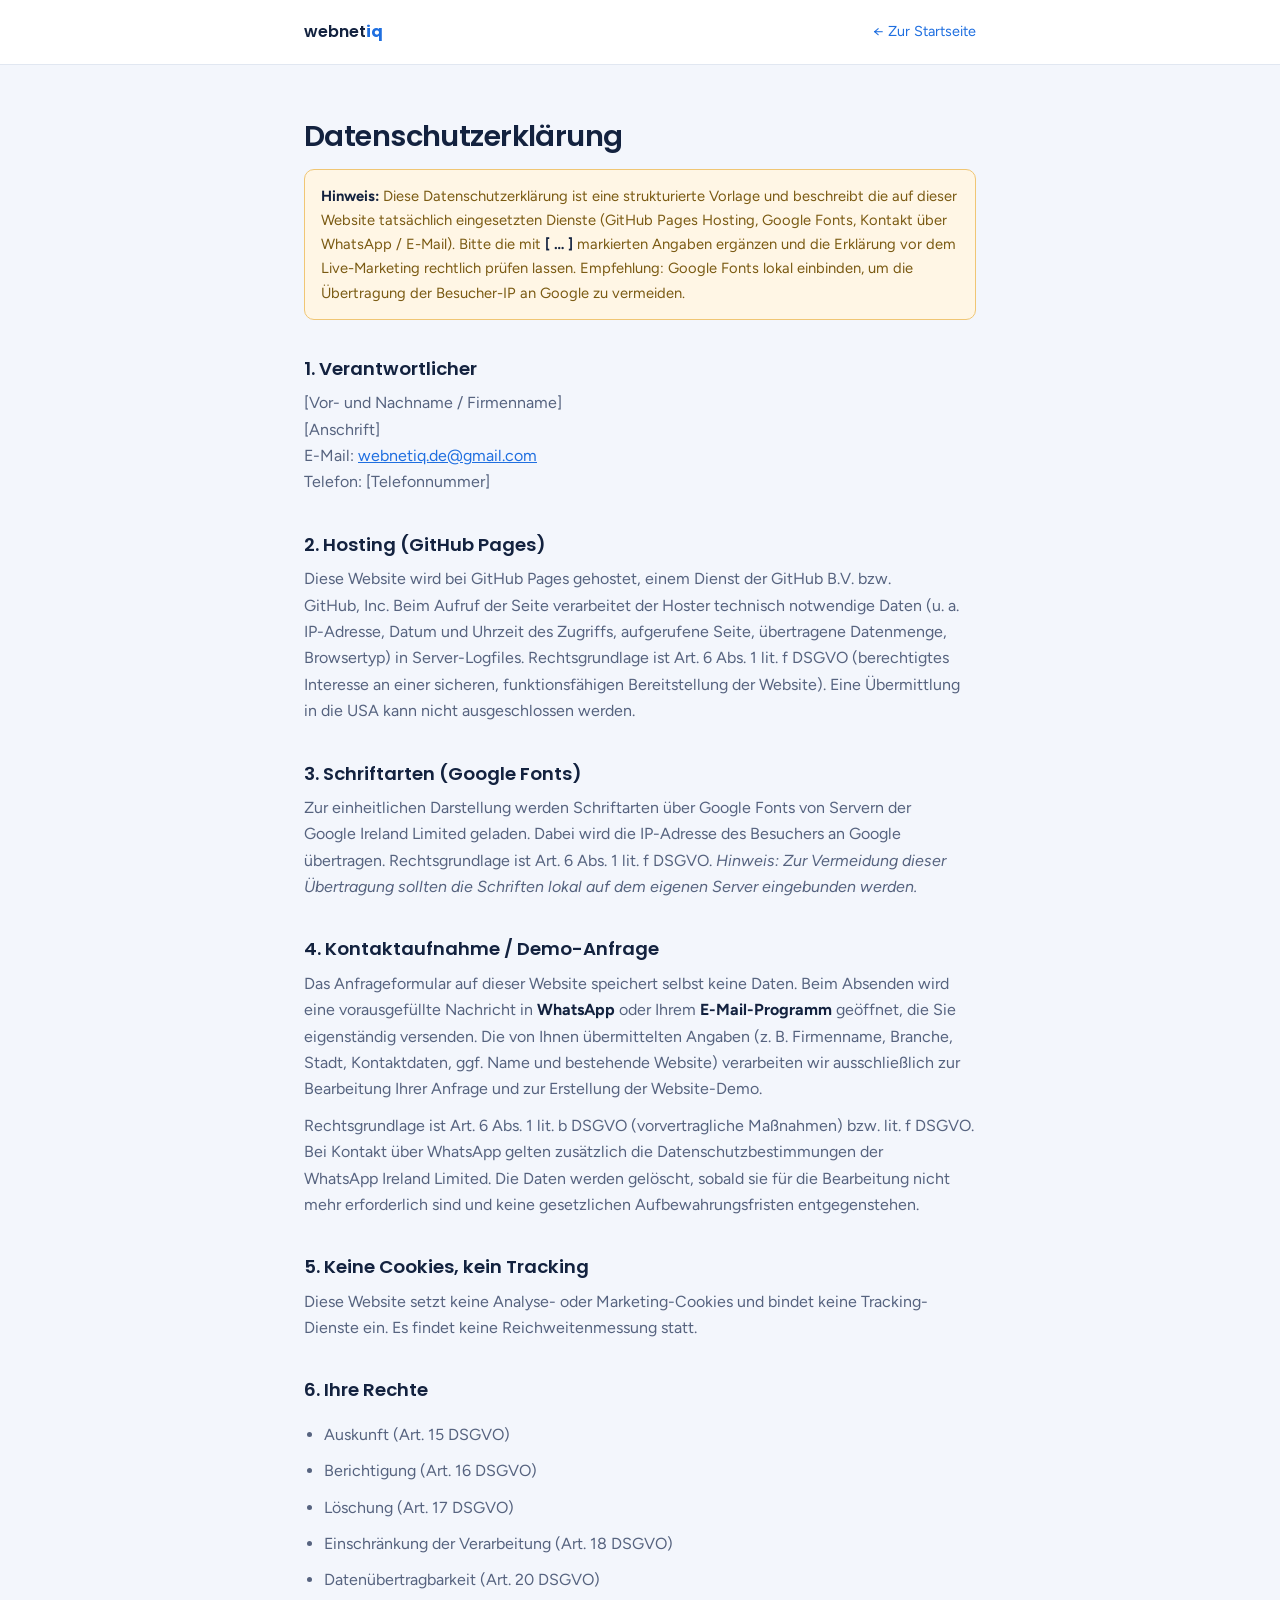
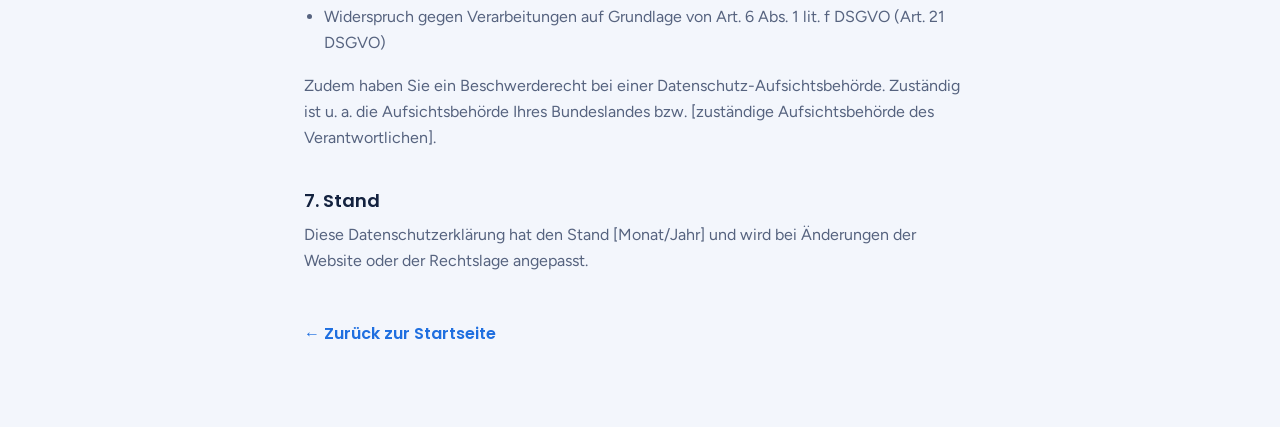
==== datenschutz.html @ 2b57c85e "CRO-Ueberarbeitung: neue Positionierung, Hero, Problem-Cards, USP, Vorher/Nachher, FAQ, einheitliche" ====
<!DOCTYPE html>
<html lang="de">
<head>
<meta charset="utf-8" />
<meta name="viewport" content="width=device-width, initial-scale=1" />
<meta name="robots" content="noindex" />
<title>Datenschutzerklärung – webnetiq</title>
<link rel="icon" type="image/png" href="/favicon.png" />
<link rel="preconnect" href="https://fonts.googleapis.com" />
<link rel="preconnect" href="https://fonts.gstatic.com" crossorigin />
<link rel="stylesheet" href="https://fonts.googleapis.com/css2?family=Poppins:wght@500;600&family=Figtree:wght@400;500;600&display=swap" />
<style>
  :root{ --bg:#f3f6fc; --surface:#fff; --ink:#13223f; --muted:#56637f; --faint:#8592ac; --accent:#1f6fe0; --line:#e1e7f1; }
  @media (prefers-color-scheme:dark){ :root{ --bg:#0e1526; --surface:#17203a; --ink:#e8eefb; --muted:#9fb0cf; --faint:#77869f; --accent:#4c93f0; --line:#283351; } }
  *{ box-sizing:border-box; }
  body{ margin:0; background:var(--bg); color:var(--ink); font-family:"Figtree","Helvetica Neue",Arial,sans-serif; line-height:1.65; }
  .wrap{ max-width:720px; margin:0 auto; padding:0 24px; }
  header{ border-bottom:1px solid var(--line); background:var(--surface); }
  header .wrap{ display:flex; align-items:center; justify-content:space-between; height:64px; }
  .brand{ font-family:"Poppins",sans-serif; font-weight:600; text-decoration:none; color:var(--ink); }
  .brand b{ color:var(--accent); }
  a{ color:var(--accent); }
  main{ padding:48px 0 80px; }
  h1{ font-family:"Poppins",sans-serif; font-weight:600; font-size:1.8rem; letter-spacing:-0.02em; margin:0 0 8px; }
  h2{ font-family:"Poppins",sans-serif; font-weight:600; font-size:1.15rem; margin:34px 0 6px; }
  h3{ font-family:"Poppins",sans-serif; font-weight:600; font-size:1rem; margin:20px 0 4px; }
  p, li{ margin:0 0 10px; color:var(--muted); }
  ul{ padding-left:20px; }
  .todo{ background:#fff6e5; border:1px solid #f0c674; color:#7a5a12; border-radius:10px; padding:14px 16px; font-size:0.92rem; margin:0 0 28px; }
  @media (prefers-color-scheme:dark){ .todo{ background:#2c2410; border-color:#5c4a1e; color:#e6cd93; } }
  .back{ display:inline-block; margin-top:36px; font-family:"Poppins",sans-serif; font-weight:600; text-decoration:none; }
  strong{ color:var(--ink); }
</style>
</head>
<body>
<header>
  <div class="wrap"><a class="brand" href="/">webnet<b>iq</b></a><a href="/" style="text-decoration:none;font-size:0.9rem">← Zur Startseite</a></div>
</header>
<main>
  <div class="wrap">
    <h1>Datenschutzerklärung</h1>

    <div class="todo">
      <strong>Hinweis:</strong> Diese Datenschutzerklärung ist eine strukturierte Vorlage und beschreibt die auf dieser
      Website tatsächlich eingesetzten Dienste (GitHub Pages Hosting, Google&nbsp;Fonts, Kontakt über
      WhatsApp / E-Mail). Bitte die mit <strong>[ … ]</strong> markierten Angaben ergänzen und die Erklärung vor
      dem Live-Marketing rechtlich prüfen lassen. Empfehlung: Google&nbsp;Fonts lokal einbinden, um die Übertragung
      der Besucher-IP an Google zu vermeiden.
    </div>

    <h2>1. Verantwortlicher</h2>
    <p>
      [Vor- und Nachname / Firmenname]<br />
      [Anschrift]<br />
      E-Mail: <a href="mailto:webnetiq.de@gmail.com">webnetiq.de@gmail.com</a><br />
      Telefon: [Telefonnummer]
    </p>

    <h2>2. Hosting (GitHub Pages)</h2>
    <p>Diese Website wird bei GitHub Pages gehostet, einem Dienst der GitHub&nbsp;B.V. bzw. GitHub,&nbsp;Inc. Beim Aufruf der Seite verarbeitet der Hoster technisch notwendige Daten (u.&nbsp;a. IP-Adresse, Datum und Uhrzeit des Zugriffs, aufgerufene Seite, übertragene Datenmenge, Browsertyp) in Server-Logfiles. Rechtsgrundlage ist Art.&nbsp;6 Abs.&nbsp;1 lit.&nbsp;f DSGVO (berechtigtes Interesse an einer sicheren, funktionsfähigen Bereitstellung der Website). Eine Übermittlung in die USA kann nicht ausgeschlossen werden.</p>

    <h2>3. Schriftarten (Google Fonts)</h2>
    <p>Zur einheitlichen Darstellung werden Schriftarten über Google&nbsp;Fonts von Servern der Google&nbsp;Ireland&nbsp;Limited geladen. Dabei wird die IP-Adresse des Besuchers an Google übertragen. Rechtsgrundlage ist Art.&nbsp;6 Abs.&nbsp;1 lit.&nbsp;f DSGVO. <em>Hinweis: Zur Vermeidung dieser Übertragung sollten die Schriften lokal auf dem eigenen Server eingebunden werden.</em></p>

    <h2>4. Kontaktaufnahme / Demo-Anfrage</h2>
    <p>Das Anfrageformular auf dieser Website speichert selbst keine Daten. Beim Absenden wird eine vorausgefüllte Nachricht in <strong>WhatsApp</strong> oder Ihrem <strong>E-Mail-Programm</strong> geöffnet, die Sie eigenständig versenden. Die von Ihnen übermittelten Angaben (z.&nbsp;B. Firmenname, Branche, Stadt, Kontaktdaten, ggf. Name und bestehende Website) verarbeiten wir ausschließlich zur Bearbeitung Ihrer Anfrage und zur Erstellung der Website-Demo.</p>
    <p>Rechtsgrundlage ist Art.&nbsp;6 Abs.&nbsp;1 lit.&nbsp;b DSGVO (vorvertragliche Maßnahmen) bzw. lit.&nbsp;f DSGVO. Bei Kontakt über WhatsApp gelten zusätzlich die Datenschutzbestimmungen der WhatsApp&nbsp;Ireland&nbsp;Limited. Die Daten werden gelöscht, sobald sie für die Bearbeitung nicht mehr erforderlich sind und keine gesetzlichen Aufbewahrungsfristen entgegenstehen.</p>

    <h2>5. Keine Cookies, kein Tracking</h2>
    <p>Diese Website setzt keine Analyse- oder Marketing-Cookies und bindet keine Tracking-Dienste ein. Es findet keine Reichweitenmessung statt.</p>

    <h2>6. Ihre Rechte</h2>
    <ul>
      <li>Auskunft (Art.&nbsp;15 DSGVO)</li>
      <li>Berichtigung (Art.&nbsp;16 DSGVO)</li>
      <li>Löschung (Art.&nbsp;17 DSGVO)</li>
      <li>Einschränkung der Verarbeitung (Art.&nbsp;18 DSGVO)</li>
      <li>Datenübertragbarkeit (Art.&nbsp;20 DSGVO)</li>
      <li>Widerspruch gegen Verarbeitungen auf Grundlage von Art.&nbsp;6 Abs.&nbsp;1 lit.&nbsp;f DSGVO (Art.&nbsp;21 DSGVO)</li>
    </ul>
    <p>Zudem haben Sie ein Beschwerderecht bei einer Datenschutz-Aufsichtsbehörde. Zuständig ist u.&nbsp;a. die Aufsichtsbehörde Ihres Bundeslandes bzw. [zuständige Aufsichtsbehörde des Verantwortlichen].</p>

    <h2>7. Stand</h2>
    <p>Diese Datenschutzerklärung hat den Stand [Monat/Jahr] und wird bei Änderungen der Website oder der Rechtslage angepasst.</p>

    <a class="back" href="/">← Zurück zur Startseite</a>
  </div>
</main>
</body>
</html>
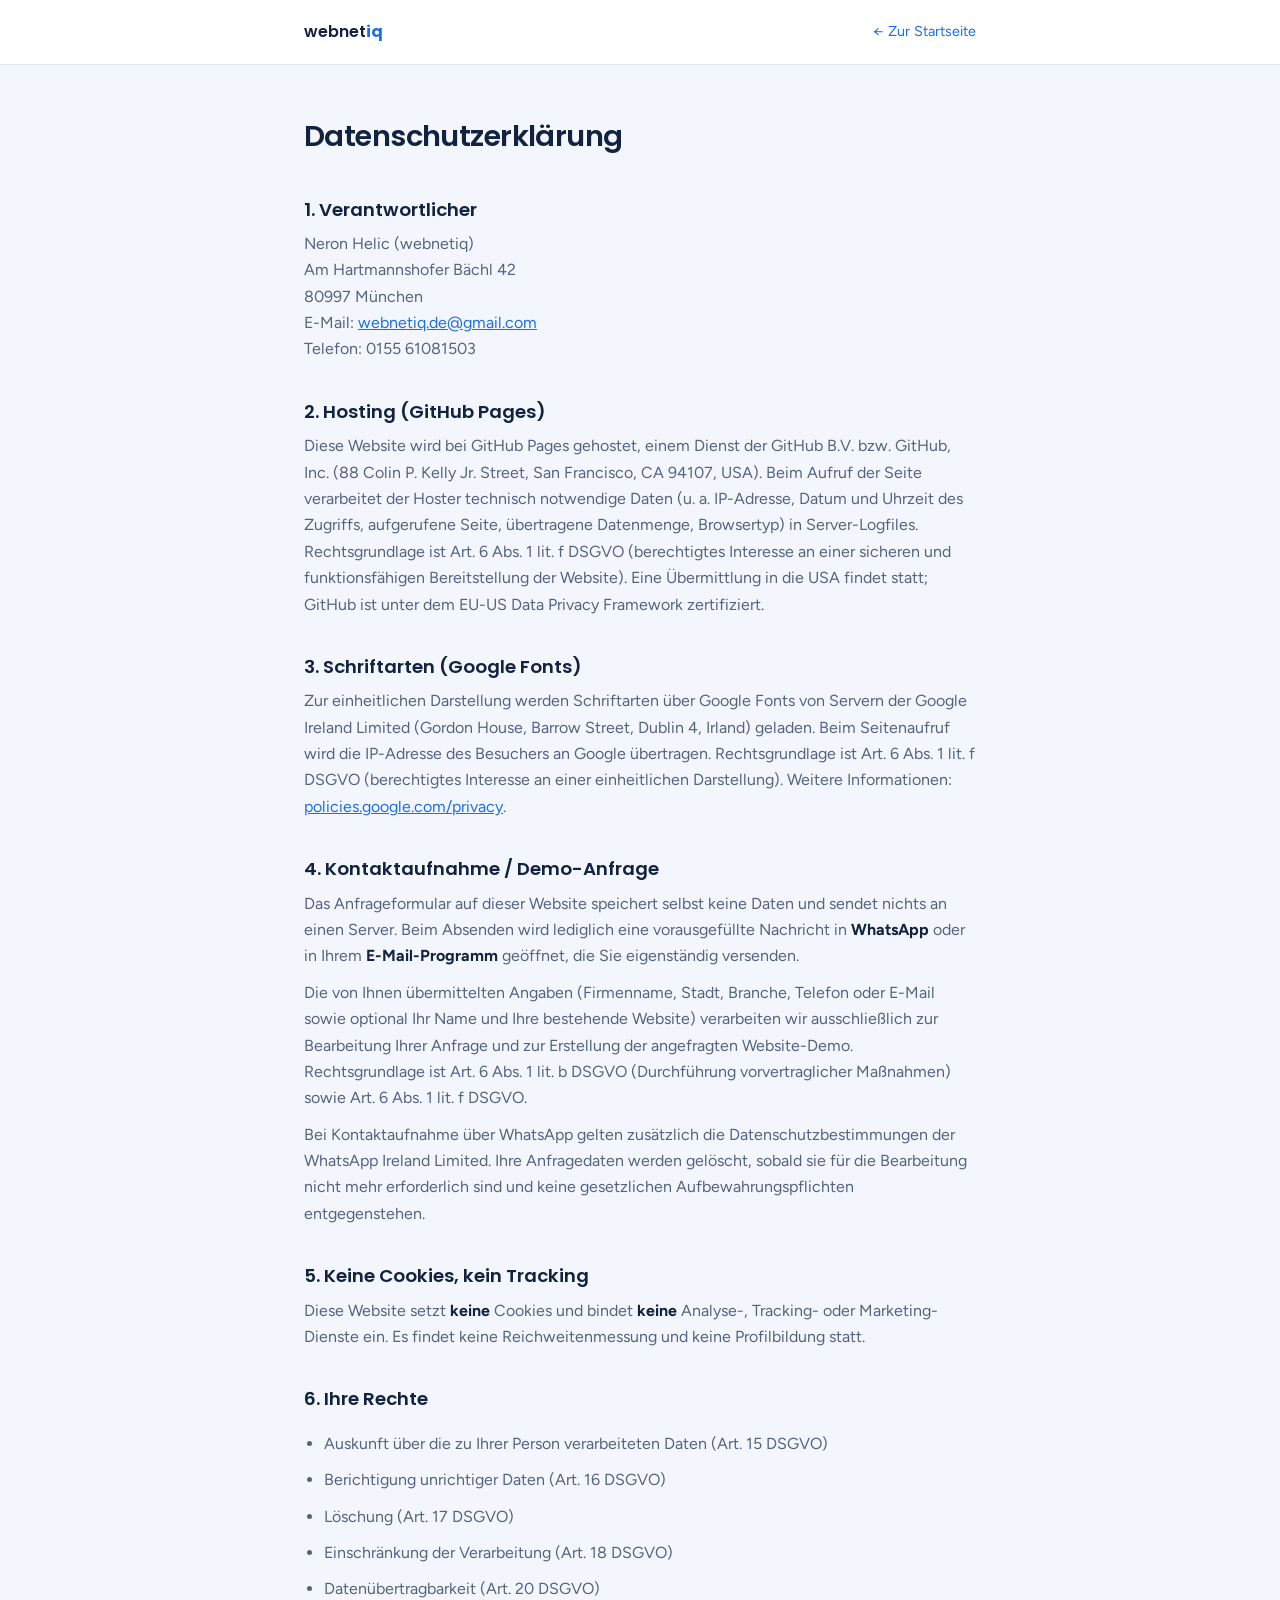
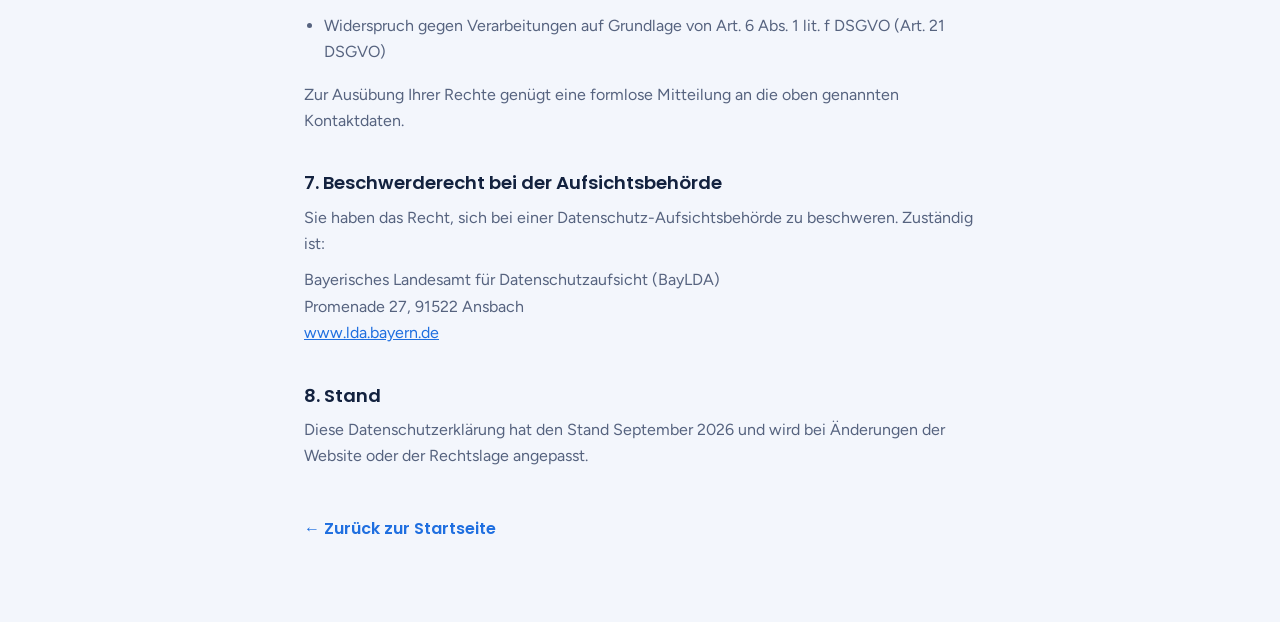
==== commit 7ba5612c: "Impressum und Datenschutz mit echten Angaben ausgefuellt Co-Authored-By: Claude Sonnet 5 <noreply@an" ====
--- a/datenschutz.html
+++ b/datenschutz.html
@@ -23,11 +23,8 @@
   main{ padding:48px 0 80px; }
   h1{ font-family:"Poppins",sans-serif; font-weight:600; font-size:1.8rem; letter-spacing:-0.02em; margin:0 0 8px; }
   h2{ font-family:"Poppins",sans-serif; font-weight:600; font-size:1.15rem; margin:34px 0 6px; }
-  h3{ font-family:"Poppins",sans-serif; font-weight:600; font-size:1rem; margin:20px 0 4px; }
   p, li{ margin:0 0 10px; color:var(--muted); }
   ul{ padding-left:20px; }
-  .todo{ background:#fff6e5; border:1px solid #f0c674; color:#7a5a12; border-radius:10px; padding:14px 16px; font-size:0.92rem; margin:0 0 28px; }
-  @media (prefers-color-scheme:dark){ .todo{ background:#2c2410; border-color:#5c4a1e; color:#e6cd93; } }
   .back{ display:inline-block; margin-top:36px; font-family:"Poppins",sans-serif; font-weight:600; text-decoration:none; }
   strong{ color:var(--ink); }
 </style>
@@ -40,48 +37,50 @@
   <div class="wrap">
     <h1>Datenschutzerklärung</h1>
 
-    <div class="todo">
-      <strong>Hinweis:</strong> Diese Datenschutzerklärung ist eine strukturierte Vorlage und beschreibt die auf dieser
-      Website tatsächlich eingesetzten Dienste (GitHub Pages Hosting, Google&nbsp;Fonts, Kontakt über
-      WhatsApp / E-Mail). Bitte die mit <strong>[ … ]</strong> markierten Angaben ergänzen und die Erklärung vor
-      dem Live-Marketing rechtlich prüfen lassen. Empfehlung: Google&nbsp;Fonts lokal einbinden, um die Übertragung
-      der Besucher-IP an Google zu vermeiden.
-    </div>
-
     <h2>1. Verantwortlicher</h2>
     <p>
-      [Vor- und Nachname / Firmenname]<br />
-      [Anschrift]<br />
+      Neron Helic (webnetiq)<br />
+      Am Hartmannshofer Bächl 42<br />
+      80997 München<br />
       E-Mail: <a href="mailto:webnetiq.de@gmail.com">webnetiq.de@gmail.com</a><br />
-      Telefon: [Telefonnummer]
+      Telefon: 0155 61081503
     </p>
 
     <h2>2. Hosting (GitHub Pages)</h2>
-    <p>Diese Website wird bei GitHub Pages gehostet, einem Dienst der GitHub&nbsp;B.V. bzw. GitHub,&nbsp;Inc. Beim Aufruf der Seite verarbeitet der Hoster technisch notwendige Daten (u.&nbsp;a. IP-Adresse, Datum und Uhrzeit des Zugriffs, aufgerufene Seite, übertragene Datenmenge, Browsertyp) in Server-Logfiles. Rechtsgrundlage ist Art.&nbsp;6 Abs.&nbsp;1 lit.&nbsp;f DSGVO (berechtigtes Interesse an einer sicheren, funktionsfähigen Bereitstellung der Website). Eine Übermittlung in die USA kann nicht ausgeschlossen werden.</p>
+    <p>Diese Website wird bei GitHub Pages gehostet, einem Dienst der GitHub B.V. bzw. GitHub, Inc. (88 Colin P. Kelly Jr. Street, San Francisco, CA 94107, USA). Beim Aufruf der Seite verarbeitet der Hoster technisch notwendige Daten (u.&nbsp;a. IP-Adresse, Datum und Uhrzeit des Zugriffs, aufgerufene Seite, übertragene Datenmenge, Browsertyp) in Server-Logfiles. Rechtsgrundlage ist Art.&nbsp;6 Abs.&nbsp;1 lit.&nbsp;f DSGVO (berechtigtes Interesse an einer sicheren und funktionsfähigen Bereitstellung der Website). Eine Übermittlung in die USA findet statt; GitHub ist unter dem EU-US Data Privacy Framework zertifiziert.</p>
 
     <h2>3. Schriftarten (Google Fonts)</h2>
-    <p>Zur einheitlichen Darstellung werden Schriftarten über Google&nbsp;Fonts von Servern der Google&nbsp;Ireland&nbsp;Limited geladen. Dabei wird die IP-Adresse des Besuchers an Google übertragen. Rechtsgrundlage ist Art.&nbsp;6 Abs.&nbsp;1 lit.&nbsp;f DSGVO. <em>Hinweis: Zur Vermeidung dieser Übertragung sollten die Schriften lokal auf dem eigenen Server eingebunden werden.</em></p>
+    <p>Zur einheitlichen Darstellung werden Schriftarten über Google Fonts von Servern der Google Ireland Limited (Gordon House, Barrow Street, Dublin 4, Irland) geladen. Beim Seitenaufruf wird die IP-Adresse des Besuchers an Google übertragen. Rechtsgrundlage ist Art.&nbsp;6 Abs.&nbsp;1 lit.&nbsp;f DSGVO (berechtigtes Interesse an einer einheitlichen Darstellung). Weitere Informationen: <a href="https://policies.google.com/privacy" target="_blank" rel="noopener">policies.google.com/privacy</a>.</p>
 
     <h2>4. Kontaktaufnahme / Demo-Anfrage</h2>
-    <p>Das Anfrageformular auf dieser Website speichert selbst keine Daten. Beim Absenden wird eine vorausgefüllte Nachricht in <strong>WhatsApp</strong> oder Ihrem <strong>E-Mail-Programm</strong> geöffnet, die Sie eigenständig versenden. Die von Ihnen übermittelten Angaben (z.&nbsp;B. Firmenname, Branche, Stadt, Kontaktdaten, ggf. Name und bestehende Website) verarbeiten wir ausschließlich zur Bearbeitung Ihrer Anfrage und zur Erstellung der Website-Demo.</p>
-    <p>Rechtsgrundlage ist Art.&nbsp;6 Abs.&nbsp;1 lit.&nbsp;b DSGVO (vorvertragliche Maßnahmen) bzw. lit.&nbsp;f DSGVO. Bei Kontakt über WhatsApp gelten zusätzlich die Datenschutzbestimmungen der WhatsApp&nbsp;Ireland&nbsp;Limited. Die Daten werden gelöscht, sobald sie für die Bearbeitung nicht mehr erforderlich sind und keine gesetzlichen Aufbewahrungsfristen entgegenstehen.</p>
+    <p>Das Anfrageformular auf dieser Website speichert selbst keine Daten und sendet nichts an einen Server. Beim Absenden wird lediglich eine vorausgefüllte Nachricht in <strong>WhatsApp</strong> oder in Ihrem <strong>E-Mail-Programm</strong> geöffnet, die Sie eigenständig versenden.</p>
+    <p>Die von Ihnen übermittelten Angaben (Firmenname, Stadt, Branche, Telefon oder E-Mail sowie optional Ihr Name und Ihre bestehende Website) verarbeiten wir ausschließlich zur Bearbeitung Ihrer Anfrage und zur Erstellung der angefragten Website-Demo. Rechtsgrundlage ist Art.&nbsp;6 Abs.&nbsp;1 lit.&nbsp;b DSGVO (Durchführung vorvertraglicher Maßnahmen) sowie Art.&nbsp;6 Abs.&nbsp;1 lit.&nbsp;f DSGVO.</p>
+    <p>Bei Kontaktaufnahme über WhatsApp gelten zusätzlich die Datenschutzbestimmungen der WhatsApp Ireland Limited. Ihre Anfragedaten werden gelöscht, sobald sie für die Bearbeitung nicht mehr erforderlich sind und keine gesetzlichen Aufbewahrungspflichten entgegenstehen.</p>
 
     <h2>5. Keine Cookies, kein Tracking</h2>
-    <p>Diese Website setzt keine Analyse- oder Marketing-Cookies und bindet keine Tracking-Dienste ein. Es findet keine Reichweitenmessung statt.</p>
+    <p>Diese Website setzt <strong>keine</strong> Cookies und bindet <strong>keine</strong> Analyse-, Tracking- oder Marketing-Dienste ein. Es findet keine Reichweitenmessung und keine Profilbildung statt.</p>
 
     <h2>6. Ihre Rechte</h2>
     <ul>
-      <li>Auskunft (Art.&nbsp;15 DSGVO)</li>
-      <li>Berichtigung (Art.&nbsp;16 DSGVO)</li>
+      <li>Auskunft über die zu Ihrer Person verarbeiteten Daten (Art.&nbsp;15 DSGVO)</li>
+      <li>Berichtigung unrichtiger Daten (Art.&nbsp;16 DSGVO)</li>
       <li>Löschung (Art.&nbsp;17 DSGVO)</li>
       <li>Einschränkung der Verarbeitung (Art.&nbsp;18 DSGVO)</li>
       <li>Datenübertragbarkeit (Art.&nbsp;20 DSGVO)</li>
       <li>Widerspruch gegen Verarbeitungen auf Grundlage von Art.&nbsp;6 Abs.&nbsp;1 lit.&nbsp;f DSGVO (Art.&nbsp;21 DSGVO)</li>
     </ul>
-    <p>Zudem haben Sie ein Beschwerderecht bei einer Datenschutz-Aufsichtsbehörde. Zuständig ist u.&nbsp;a. die Aufsichtsbehörde Ihres Bundeslandes bzw. [zuständige Aufsichtsbehörde des Verantwortlichen].</p>
+    <p>Zur Ausübung Ihrer Rechte genügt eine formlose Mitteilung an die oben genannten Kontaktdaten.</p>
 
-    <h2>7. Stand</h2>
-    <p>Diese Datenschutzerklärung hat den Stand [Monat/Jahr] und wird bei Änderungen der Website oder der Rechtslage angepasst.</p>
+    <h2>7. Beschwerderecht bei der Aufsichtsbehörde</h2>
+    <p>Sie haben das Recht, sich bei einer Datenschutz-Aufsichtsbehörde zu beschweren. Zuständig ist:</p>
+    <p>
+      Bayerisches Landesamt für Datenschutzaufsicht (BayLDA)<br />
+      Promenade 27, 91522 Ansbach<br />
+      <a href="https://www.lda.bayern.de" target="_blank" rel="noopener">www.lda.bayern.de</a>
+    </p>
+
+    <h2>8. Stand</h2>
+    <p>Diese Datenschutzerklärung hat den Stand September 2026 und wird bei Änderungen der Website oder der Rechtslage angepasst.</p>
 
     <a class="back" href="/">← Zurück zur Startseite</a>
   </div>
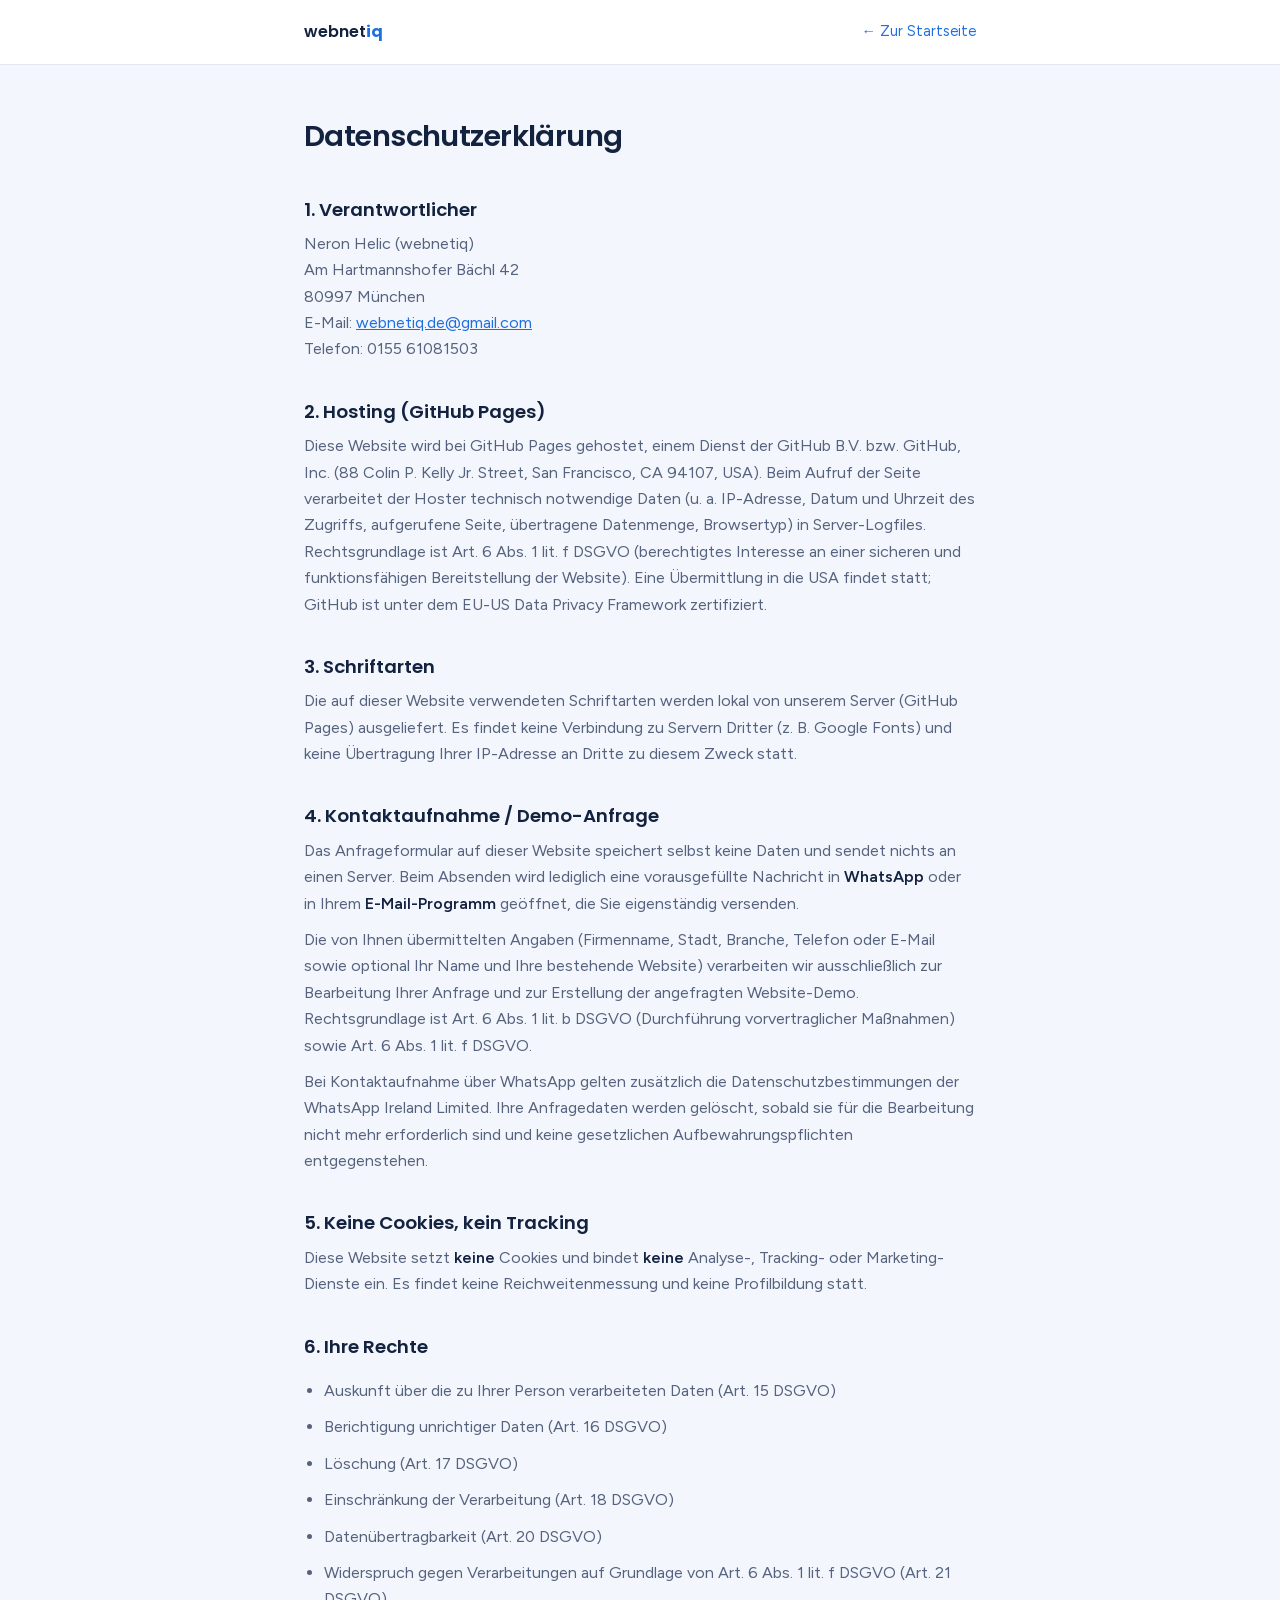
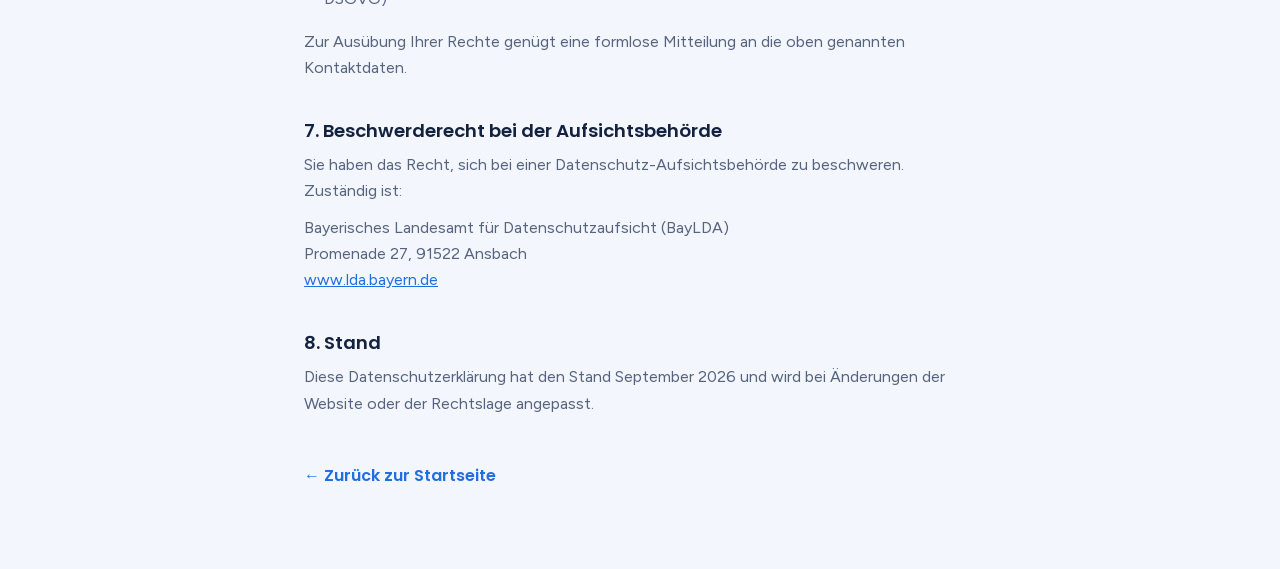
==== commit a4735d57: "Google Fonts lokal einbinden (DSGVO): 18 woff2 selbst gehostet, keine Verbindung mehr zu Google Co-A" ====
--- a/datenschutz.html
+++ b/datenschutz.html
@@ -6,9 +6,7 @@
 <meta name="robots" content="noindex" />
 <title>Datenschutzerklärung – webnetiq</title>
 <link rel="icon" type="image/png" href="/favicon.png" />
-<link rel="preconnect" href="https://fonts.googleapis.com" />
-<link rel="preconnect" href="https://fonts.gstatic.com" crossorigin />
-<link rel="stylesheet" href="https://fonts.googleapis.com/css2?family=Poppins:wght@500;600&family=Figtree:wght@400;500;600&display=swap" />
+<link rel="stylesheet" href="/fonts/fonts.css" />
 <style>
   :root{ --bg:#f3f6fc; --surface:#fff; --ink:#13223f; --muted:#56637f; --faint:#8592ac; --accent:#1f6fe0; --line:#e1e7f1; }
   @media (prefers-color-scheme:dark){ :root{ --bg:#0e1526; --surface:#17203a; --ink:#e8eefb; --muted:#9fb0cf; --faint:#77869f; --accent:#4c93f0; --line:#283351; } }
@@ -49,8 +47,8 @@
     <h2>2. Hosting (GitHub Pages)</h2>
     <p>Diese Website wird bei GitHub Pages gehostet, einem Dienst der GitHub B.V. bzw. GitHub, Inc. (88 Colin P. Kelly Jr. Street, San Francisco, CA 94107, USA). Beim Aufruf der Seite verarbeitet der Hoster technisch notwendige Daten (u.&nbsp;a. IP-Adresse, Datum und Uhrzeit des Zugriffs, aufgerufene Seite, übertragene Datenmenge, Browsertyp) in Server-Logfiles. Rechtsgrundlage ist Art.&nbsp;6 Abs.&nbsp;1 lit.&nbsp;f DSGVO (berechtigtes Interesse an einer sicheren und funktionsfähigen Bereitstellung der Website). Eine Übermittlung in die USA findet statt; GitHub ist unter dem EU-US Data Privacy Framework zertifiziert.</p>
 
-    <h2>3. Schriftarten (Google Fonts)</h2>
-    <p>Zur einheitlichen Darstellung werden Schriftarten über Google Fonts von Servern der Google Ireland Limited (Gordon House, Barrow Street, Dublin 4, Irland) geladen. Beim Seitenaufruf wird die IP-Adresse des Besuchers an Google übertragen. Rechtsgrundlage ist Art.&nbsp;6 Abs.&nbsp;1 lit.&nbsp;f DSGVO (berechtigtes Interesse an einer einheitlichen Darstellung). Weitere Informationen: <a href="https://policies.google.com/privacy" target="_blank" rel="noopener">policies.google.com/privacy</a>.</p>
+    <h2>3. Schriftarten</h2>
+    <p>Die auf dieser Website verwendeten Schriftarten werden lokal von unserem Server (GitHub Pages) ausgeliefert. Es findet keine Verbindung zu Servern Dritter (z.&nbsp;B. Google Fonts) und keine Übertragung Ihrer IP-Adresse an Dritte zu diesem Zweck statt.</p>
 
     <h2>4. Kontaktaufnahme / Demo-Anfrage</h2>
     <p>Das Anfrageformular auf dieser Website speichert selbst keine Daten und sendet nichts an einen Server. Beim Absenden wird lediglich eine vorausgefüllte Nachricht in <strong>WhatsApp</strong> oder in Ihrem <strong>E-Mail-Programm</strong> geöffnet, die Sie eigenständig versenden.</p>
--- a/fonts/fonts.css
+++ b/fonts/fonts.css
@@ -0,0 +1,18 @@
+@font-face{font-family:'Figtree';font-style:normal;font-weight:400;font-display:swap;src:url('figtree-400-latin-ext.woff2') format('woff2');unicode-range:U+0100-02BA, U+02BD-02C5, U+02C7-02CC, U+02CE-02D7, U+02DD-02FF, U+0304, U+0308, U+0329, U+1D00-1DBF, U+1E00-1E9F, U+1EF2-1EFF, U+2020, U+20A0-20AB, U+20AD-20C0, U+2113, U+2C60-2C7F, U+A720-A7FF;}
+@font-face{font-family:'Figtree';font-style:normal;font-weight:400;font-display:swap;src:url('figtree-400-latin.woff2') format('woff2');unicode-range:U+0000-00FF, U+0131, U+0152-0153, U+02BB-02BC, U+02C6, U+02DA, U+02DC, U+0304, U+0308, U+0329, U+2000-206F, U+20AC, U+2122, U+2191, U+2193, U+2212, U+2215, U+FEFF, U+FFFD;}
+@font-face{font-family:'Figtree';font-style:normal;font-weight:500;font-display:swap;src:url('figtree-500-latin-ext.woff2') format('woff2');unicode-range:U+0100-02BA, U+02BD-02C5, U+02C7-02CC, U+02CE-02D7, U+02DD-02FF, U+0304, U+0308, U+0329, U+1D00-1DBF, U+1E00-1E9F, U+1EF2-1EFF, U+2020, U+20A0-20AB, U+20AD-20C0, U+2113, U+2C60-2C7F, U+A720-A7FF;}
+@font-face{font-family:'Figtree';font-style:normal;font-weight:500;font-display:swap;src:url('figtree-500-latin.woff2') format('woff2');unicode-range:U+0000-00FF, U+0131, U+0152-0153, U+02BB-02BC, U+02C6, U+02DA, U+02DC, U+0304, U+0308, U+0329, U+2000-206F, U+20AC, U+2122, U+2191, U+2193, U+2212, U+2215, U+FEFF, U+FFFD;}
+@font-face{font-family:'Figtree';font-style:normal;font-weight:600;font-display:swap;src:url('figtree-600-latin-ext.woff2') format('woff2');unicode-range:U+0100-02BA, U+02BD-02C5, U+02C7-02CC, U+02CE-02D7, U+02DD-02FF, U+0304, U+0308, U+0329, U+1D00-1DBF, U+1E00-1E9F, U+1EF2-1EFF, U+2020, U+20A0-20AB, U+20AD-20C0, U+2113, U+2C60-2C7F, U+A720-A7FF;}
+@font-face{font-family:'Figtree';font-style:normal;font-weight:600;font-display:swap;src:url('figtree-600-latin.woff2') format('woff2');unicode-range:U+0000-00FF, U+0131, U+0152-0153, U+02BB-02BC, U+02C6, U+02DA, U+02DC, U+0304, U+0308, U+0329, U+2000-206F, U+20AC, U+2122, U+2191, U+2193, U+2212, U+2215, U+FEFF, U+FFFD;}
+@font-face{font-family:'IBM Plex Mono';font-style:normal;font-weight:400;font-display:swap;src:url('ibmplexmono-400-latin-ext.woff2') format('woff2');unicode-range:U+0100-02BA, U+02BD-02C5, U+02C7-02CC, U+02CE-02D7, U+02DD-02FF, U+0304, U+0308, U+0329, U+1D00-1DBF, U+1E00-1E9F, U+1EF2-1EFF, U+2020, U+20A0-20AB, U+20AD-20C0, U+2113, U+2C60-2C7F, U+A720-A7FF;}
+@font-face{font-family:'IBM Plex Mono';font-style:normal;font-weight:400;font-display:swap;src:url('ibmplexmono-400-latin.woff2') format('woff2');unicode-range:U+0000-00FF, U+0131, U+0152-0153, U+02BB-02BC, U+02C6, U+02DA, U+02DC, U+0304, U+0308, U+0329, U+2000-206F, U+20AC, U+2122, U+2191, U+2193, U+2212, U+2215, U+FEFF, U+FFFD;}
+@font-face{font-family:'IBM Plex Mono';font-style:normal;font-weight:500;font-display:swap;src:url('ibmplexmono-500-latin-ext.woff2') format('woff2');unicode-range:U+0100-02BA, U+02BD-02C5, U+02C7-02CC, U+02CE-02D7, U+02DD-02FF, U+0304, U+0308, U+0329, U+1D00-1DBF, U+1E00-1E9F, U+1EF2-1EFF, U+2020, U+20A0-20AB, U+20AD-20C0, U+2113, U+2C60-2C7F, U+A720-A7FF;}
+@font-face{font-family:'IBM Plex Mono';font-style:normal;font-weight:500;font-display:swap;src:url('ibmplexmono-500-latin.woff2') format('woff2');unicode-range:U+0000-00FF, U+0131, U+0152-0153, U+02BB-02BC, U+02C6, U+02DA, U+02DC, U+0304, U+0308, U+0329, U+2000-206F, U+20AC, U+2122, U+2191, U+2193, U+2212, U+2215, U+FEFF, U+FFFD;}
+@font-face{font-family:'Poppins';font-style:normal;font-weight:400;font-display:swap;src:url('poppins-400-latin-ext.woff2') format('woff2');unicode-range:U+0100-02BA, U+02BD-02C5, U+02C7-02CC, U+02CE-02D7, U+02DD-02FF, U+0304, U+0308, U+0329, U+1D00-1DBF, U+1E00-1E9F, U+1EF2-1EFF, U+2020, U+20A0-20AB, U+20AD-20C0, U+2113, U+2C60-2C7F, U+A720-A7FF;}
+@font-face{font-family:'Poppins';font-style:normal;font-weight:400;font-display:swap;src:url('poppins-400-latin.woff2') format('woff2');unicode-range:U+0000-00FF, U+0131, U+0152-0153, U+02BB-02BC, U+02C6, U+02DA, U+02DC, U+0304, U+0308, U+0329, U+2000-206F, U+20AC, U+2122, U+2191, U+2193, U+2212, U+2215, U+FEFF, U+FFFD;}
+@font-face{font-family:'Poppins';font-style:normal;font-weight:500;font-display:swap;src:url('poppins-500-latin-ext.woff2') format('woff2');unicode-range:U+0100-02BA, U+02BD-02C5, U+02C7-02CC, U+02CE-02D7, U+02DD-02FF, U+0304, U+0308, U+0329, U+1D00-1DBF, U+1E00-1E9F, U+1EF2-1EFF, U+2020, U+20A0-20AB, U+20AD-20C0, U+2113, U+2C60-2C7F, U+A720-A7FF;}
+@font-face{font-family:'Poppins';font-style:normal;font-weight:500;font-display:swap;src:url('poppins-500-latin.woff2') format('woff2');unicode-range:U+0000-00FF, U+0131, U+0152-0153, U+02BB-02BC, U+02C6, U+02DA, U+02DC, U+0304, U+0308, U+0329, U+2000-206F, U+20AC, U+2122, U+2191, U+2193, U+2212, U+2215, U+FEFF, U+FFFD;}
+@font-face{font-family:'Poppins';font-style:normal;font-weight:600;font-display:swap;src:url('poppins-600-latin-ext.woff2') format('woff2');unicode-range:U+0100-02BA, U+02BD-02C5, U+02C7-02CC, U+02CE-02D7, U+02DD-02FF, U+0304, U+0308, U+0329, U+1D00-1DBF, U+1E00-1E9F, U+1EF2-1EFF, U+2020, U+20A0-20AB, U+20AD-20C0, U+2113, U+2C60-2C7F, U+A720-A7FF;}
+@font-face{font-family:'Poppins';font-style:normal;font-weight:600;font-display:swap;src:url('poppins-600-latin.woff2') format('woff2');unicode-range:U+0000-00FF, U+0131, U+0152-0153, U+02BB-02BC, U+02C6, U+02DA, U+02DC, U+0304, U+0308, U+0329, U+2000-206F, U+20AC, U+2122, U+2191, U+2193, U+2212, U+2215, U+FEFF, U+FFFD;}
+@font-face{font-family:'Poppins';font-style:normal;font-weight:700;font-display:swap;src:url('poppins-700-latin-ext.woff2') format('woff2');unicode-range:U+0100-02BA, U+02BD-02C5, U+02C7-02CC, U+02CE-02D7, U+02DD-02FF, U+0304, U+0308, U+0329, U+1D00-1DBF, U+1E00-1E9F, U+1EF2-1EFF, U+2020, U+20A0-20AB, U+20AD-20C0, U+2113, U+2C60-2C7F, U+A720-A7FF;}
+@font-face{font-family:'Poppins';font-style:normal;font-weight:700;font-display:swap;src:url('poppins-700-latin.woff2') format('woff2');unicode-range:U+0000-00FF, U+0131, U+0152-0153, U+02BB-02BC, U+02C6, U+02DA, U+02DC, U+0304, U+0308, U+0329, U+2000-206F, U+20AC, U+2122, U+2191, U+2193, U+2212, U+2215, U+FEFF, U+FFFD;}
